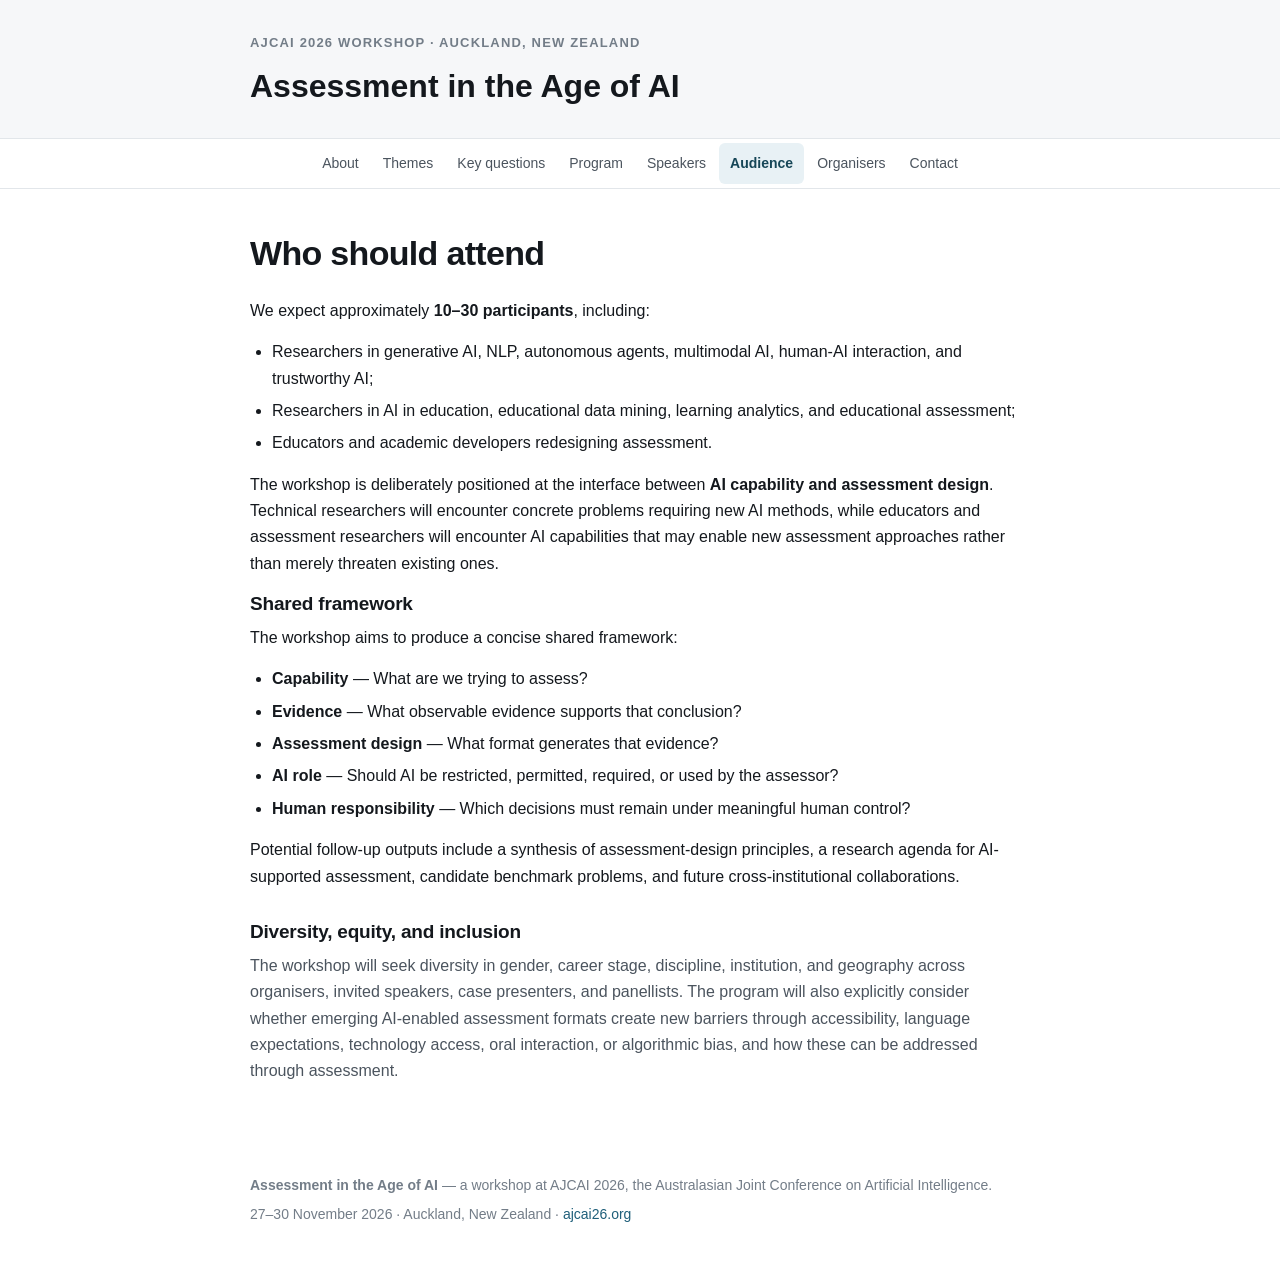
==== audience.html @ 9d9bc0d4 "Split workshop website into separate pages" ====
<!DOCTYPE html>
<html lang="en">
<head>
<meta charset="utf-8">
<meta name="viewport" content="width=device-width, initial-scale=1, viewport-fit=cover">
<title>Audience — Assessment in the Age of AI — AJCAI 2026 Workshop</title>
<meta name="description" content="Half-day workshop at AJCAI 2026, Auckland: designing valid, human-centred assessment with generative AI and agents.">
<meta property="og:title" content="Audience — Assessment in the Age of AI — AJCAI 2026 Workshop">
<meta property="og:description" content="Half-day workshop at AJCAI 2026, Auckland, New Zealand. What counts as evidence of learning when AI can perform the task?">
<meta property="og:type" content="website">
<link rel="stylesheet" href="./styles.css">
</head>
<body>
<a class="skip-link" href="#main-content">Skip to content</a>

<header class="hero inner-header">
  <div class="wrap">
    <p class="eyebrow">AJCAI 2026 Workshop · Auckland, New Zealand</p>
    <p class="site-title"><a href="./index.html">Assessment in the Age of AI</a></p>
  </div>
</header>

<nav aria-label="Main navigation">
  <div class="wrap">
    <a href="./index.html">About</a>
    <a href="./themes.html">Themes</a>
    <a href="./questions.html">Key questions</a>
    <a href="./program.html">Program</a>
    <a href="./speakers.html">Speakers</a>
    <a href="./audience.html" aria-current="page">Audience</a>
    <a href="./organisers.html">Organisers</a>
    <a href="./contact.html">Contact</a>
  </div>
</nav>

<main id="main-content" tabindex="-1">

<section id="audience">
  <div class="wrap">
    <h1 class="page-title">Who should attend</h1>
    <p>We expect approximately <strong>10–30 participants</strong>, including:</p>
    <ul>
      <li>Researchers in generative AI, NLP, autonomous agents, multimodal AI, human-AI interaction, and trustworthy AI;</li>
      <li>Researchers in AI in education, educational data mining, learning analytics, and educational assessment;</li>
      <li>Educators and academic developers redesigning assessment.</li>
    </ul>
    <p>The workshop is deliberately positioned at the interface between <strong>AI capability and assessment design</strong>. Technical researchers will encounter concrete problems requiring new AI methods, while educators and assessment researchers will encounter AI capabilities that may enable new assessment approaches rather than merely threaten existing ones.</p>

    <h2 class="subsection-title">Shared framework</h2>
    <p>The workshop aims to produce a concise shared framework:</p>
    <ul>
      <li><strong>Capability</strong> — What are we trying to assess?</li>
      <li><strong>Evidence</strong> — What observable evidence supports that conclusion?</li>
      <li><strong>Assessment design</strong> — What format generates that evidence?</li>
      <li><strong>AI role</strong> — Should AI be restricted, permitted, required, or used by the assessor?</li>
      <li><strong>Human responsibility</strong> — Which decisions must remain under meaningful human control?</li>
    </ul>
    <p>Potential follow-up outputs include a synthesis of assessment-design principles, a research agenda for AI-supported assessment, candidate benchmark problems, and future cross-institutional collaborations.</p>

    <h2 class="subsection-title">Diversity, equity, and inclusion</h2>
    <p class="muted">The workshop will seek diversity in gender, career stage, discipline, institution, and geography across organisers, invited speakers, case presenters, and panellists. The program will also explicitly consider whether emerging AI-enabled assessment formats create new barriers through accessibility, language expectations, technology access, oral interaction, or algorithmic bias, and how these can be addressed through assessment.</p>
  </div>
</section>

</main>

<footer>
  <div class="wrap">
    <p><strong>Assessment in the Age of AI</strong> — a workshop at AJCAI 2026, the Australasian Joint Conference on Artificial Intelligence.</p>
    <p>27–30 November 2026 · Auckland, New Zealand · <a href="https://ajcai26.org/">ajcai26.org</a></p>
  </div>
</footer>

</body>
</html>
---- styles.css ----
:root{
    --bg:#ffffff;
    --bg-alt:#f6f7f9;
    --ink:#14181d;
    --ink-soft:#4b545e;
    --ink-faint:#737d88;
    --rule:#e2e6ea;
    --accent:#1f5f7a;
    --accent-soft:#e8f1f5;
    --accent-ink:#164657;
    --maxw:820px;
  }
  @media (prefers-color-scheme: dark){
    :root{
      --bg:#14171a;
      --bg-alt:#1b1f23;
      --ink:#e9edf1;
      --ink-soft:#b4bcc5;
      --ink-faint:#8d96a0;
      --rule:#2b3137;
      --accent:#7fc0dc;
      --accent-soft:#1d2a31;
      --accent-ink:#a6d6ec;
    }
  }
  *{box-sizing:border-box}
  html{scroll-behavior:smooth;scroll-padding-top:70px}
  body{
    margin:0;
    background:var(--bg);
    color:var(--ink);
    font:16px/1.65 -apple-system,BlinkMacSystemFont,"Segoe UI",Inter,Roboto,Helvetica,Arial,sans-serif;
    -webkit-font-smoothing:antialiased;
  }
  a{color:var(--accent);text-decoration:none}
  a:hover{text-decoration:underline}
  .wrap{max-width:var(--maxw);margin:0 auto;padding:0 20px}

  /* ---------- header ---------- */
  header.hero{
    border-bottom:1px solid var(--rule);
    background:var(--bg-alt);
    padding:calc(48px + env(safe-area-inset-top,0px)) 0 40px;
  }
  .eyebrow{
    font-size:13px;letter-spacing:.09em;text-transform:uppercase;
    color:var(--ink-faint);font-weight:600;margin:0 0 14px;
  }
  h1{
    font-size:clamp(28px,5.2vw,42px);
    line-height:1.15;letter-spacing:-.02em;margin:0 0 10px;font-weight:700;
  }
  .subtitle{
    font-size:clamp(16px,2.6vw,20px);color:var(--ink-soft);
    margin:0 0 24px;font-weight:400;line-height:1.4;
  }
  .facts{display:flex;flex-wrap:wrap;gap:8px;margin:0 0 22px;padding:0;list-style:none}
  .facts li{
    background:var(--accent-soft);color:var(--accent-ink);
    border-radius:999px;padding:5px 13px;font-size:13.5px;font-weight:500;
  }
  .hero-note{font-size:14.5px;color:var(--ink-faint);margin:0}

  /* ---------- nav ---------- */
  nav{
    position:sticky;top:env(safe-area-inset-top,0px);z-index:10;
    background:var(--bg);
    background:color-mix(in srgb,var(--bg) 92%,transparent);
    backdrop-filter:saturate(140%) blur(8px);
    border-bottom:1px solid var(--rule);
  }
  nav .wrap{display:flex;gap:2px;overflow-x:auto;padding-top:4px;padding-bottom:4px;-webkit-overflow-scrolling:touch}
  @media (min-width:700px){
    nav .wrap{flex-wrap:wrap;overflow-x:visible;justify-content:center;max-width:1060px}
  }
  nav a{
    white-space:nowrap;padding:9px 11px;font-size:14px;font-weight:500;
    color:var(--ink-soft);border-radius:6px;
  }
  nav a:hover{background:var(--bg-alt);color:var(--ink);text-decoration:none}

  /* ---------- sections ---------- */
  section{padding:44px 0;border-bottom:1px solid var(--rule)}
  section:last-of-type{border-bottom:none}
  h2{
    font-size:13px;letter-spacing:.1em;text-transform:uppercase;
    color:var(--accent);font-weight:700;margin:0 0 18px;
  }
  h3{font-size:19px;line-height:1.3;margin:30px 0 8px;font-weight:650;letter-spacing:-.01em}
  h3:first-of-type{margin-top:0}
  h4{font-size:16px;margin:20px 0 4px;font-weight:650}
  p{margin:0 0 15px}
  p.lead{font-size:18px;line-height:1.6}
  ul{margin:0 0 15px;padding-left:22px}
  li{margin:0 0 6px}
  strong{font-weight:650}
  .muted{color:var(--ink-soft)}
  .small{font-size:14.5px}

  .chain{
    display:inline-block;background:var(--bg-alt);border:1px solid var(--rule);
    border-radius:8px;padding:10px 14px;font-size:15px;font-weight:600;
    margin:4px 0 18px;line-height:1.5;
  }

  .qcard{
    border-left:3px solid var(--accent);
    background:var(--bg-alt);
    border-radius:0 8px 8px 0;
    padding:16px 18px;margin:0 0 14px;
  }
  .qcard h3{margin:0 0 8px;font-size:17px}
  .qcard ul{margin:0;padding-left:20px}
  .qcard li{font-size:15px;color:var(--ink-soft)}

  /* ---------- program table ---------- */
  .table-scroll{overflow-x:auto;margin:0 0 14px}
  table{border-collapse:collapse;width:100%;font-size:15px;min-width:460px}
  th,td{text-align:left;padding:11px 12px;border-bottom:1px solid var(--rule);vertical-align:top}
  th{
    font-size:12px;letter-spacing:.07em;text-transform:uppercase;
    color:var(--ink-faint);font-weight:600;border-bottom:2px solid var(--rule);
  }
  td.time{white-space:nowrap;font-variant-numeric:tabular-nums;color:var(--ink-soft);width:1%}
  td .sess{font-weight:650}
  tr.brk td{color:var(--ink-faint);font-style:italic}
  .tbd{
    display:inline-block;font-size:11.5px;letter-spacing:.05em;text-transform:uppercase;
    background:var(--accent-soft);color:var(--accent-ink);border-radius:4px;
    padding:2px 6px;font-weight:650;vertical-align:1px;margin-left:6px;
  }

  /* ---------- people roster ---------- */
  .roster{margin:0 0 4px;padding:0;list-style:none}
  .roster li{margin:0 0 20px}
  .roster li:last-child{margin-bottom:0}
  .roster .name{
    font-size:17px;font-weight:650;letter-spacing:-.01em;margin:0;line-height:1.35;
  }
  .roster .name a{color:var(--accent)}
  .roster .role{font-size:15px;color:var(--ink);margin:2px 0 0;line-height:1.4}
  .roster .affil{font-size:15px;color:var(--ink-faint);margin:1px 0 0;line-height:1.4}
  .roster .talk{font-size:14.5px;color:var(--ink-soft);font-style:italic;margin:5px 0 0;line-height:1.45}

  /* ---------- contact ---------- */
  .contact-box{
    background:var(--bg-alt);border:1px solid var(--rule);
    border-radius:10px;padding:20px 22px;
  }
  .contact-box p:last-child{margin-bottom:0}

  footer{
    padding:30px 0 calc(40px + env(safe-area-inset-bottom,0px));
    color:var(--ink-faint);font-size:14px;
  }
  footer p{margin:0 0 6px}

/* Shared navigation and page headings. */
nav a[aria-current="page"]{
  background:var(--accent-soft);color:var(--accent-ink);font-weight:650;
}
:focus-visible{outline:3px solid var(--accent);outline-offset:4px}
.skip-link{
  position:absolute;top:12px;left:20px;z-index:20;
  padding:10px 16px;background:var(--bg);color:var(--accent);
  border:2px solid var(--accent);border-radius:6px;
  transform:translateY(-200%);
}
.skip-link:focus{transform:translateY(0)}
header.inner-header{padding:32px 0}
.site-title{font-size:clamp(22px,4vw,32px);font-weight:700;line-height:1.2;margin:0}
.site-title a{color:var(--ink)}
.page-title{font-size:clamp(26px,4.5vw,34px);line-height:1.2;margin:0 0 24px}
@media (prefers-reduced-motion: reduce){
  html{scroll-behavior:auto}
}
.subsection-title{
  font-size:19px;line-height:1.3;margin:30px 0 8px;font-weight:650;
  letter-spacing:-.01em;text-transform:none;color:var(--ink);
}
.subsection-title:first-of-type{margin-top:0}
.qcard .subsection-title{margin:0 0 8px;font-size:17px}
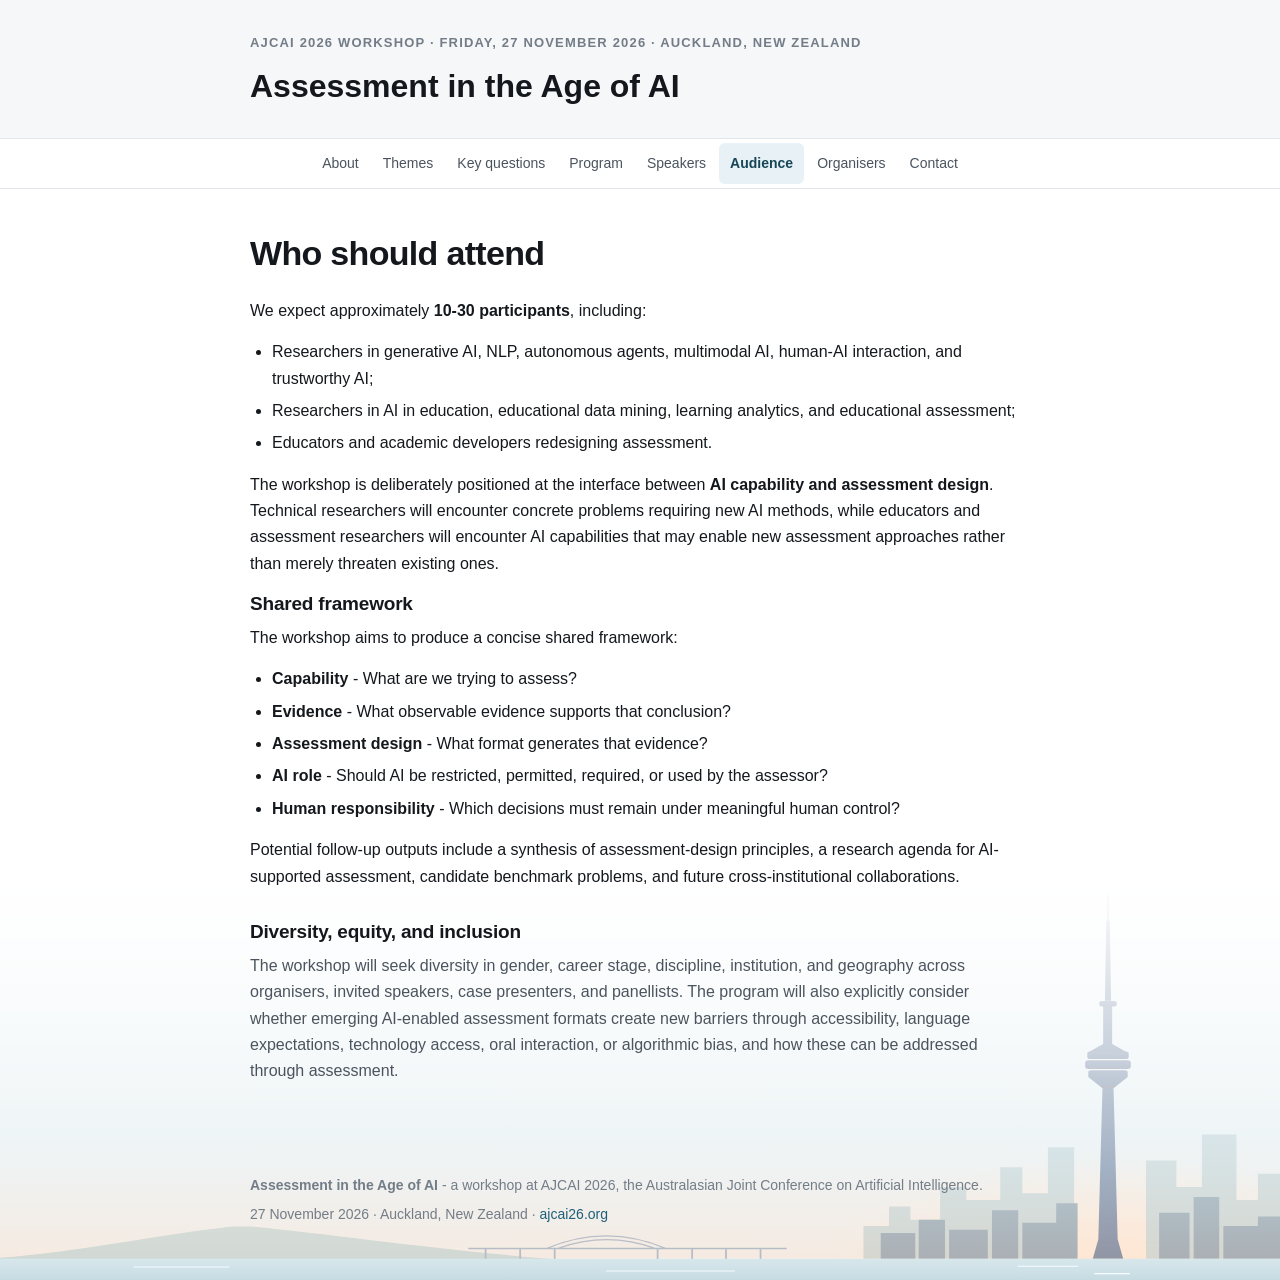
==== commit ec777c18: "Update AJCAI 2026 workshop website 1. Added the workshop date, Friday, 27 November 2026, and a Googl" ====
--- a/audience.html
+++ b/audience.html
@@ -3,10 +3,10 @@
 <head>
 <meta charset="utf-8">
 <meta name="viewport" content="width=device-width, initial-scale=1, viewport-fit=cover">
-<title>Audience — Assessment in the Age of AI — AJCAI 2026 Workshop</title>
-<meta name="description" content="Half-day workshop at AJCAI 2026, Auckland: designing valid, human-centred assessment with generative AI and agents.">
-<meta property="og:title" content="Audience — Assessment in the Age of AI — AJCAI 2026 Workshop">
-<meta property="og:description" content="Half-day workshop at AJCAI 2026, Auckland, New Zealand. What counts as evidence of learning when AI can perform the task?">
+<title>Audience - Assessment in the Age of AI - AJCAI 2026 Workshop</title>
+<meta name="description" content="Workshop at AJCAI 2026, Auckland: designing valid, human-centred assessment with generative AI and agents.">
+<meta property="og:title" content="Audience - Assessment in the Age of AI - AJCAI 2026 Workshop">
+<meta property="og:description" content="Workshop at AJCAI 2026, Auckland, New Zealand. What counts as evidence of learning when AI can perform the task?">
 <meta property="og:type" content="website">
 <link rel="stylesheet" href="./styles.css">
 </head>
@@ -15,7 +15,7 @@
 
 <header class="hero inner-header">
   <div class="wrap">
-    <p class="eyebrow">AJCAI 2026 Workshop · Auckland, New Zealand</p>
+    <p class="eyebrow">AJCAI 2026 Workshop · <time datetime="2026-11-27">Friday, 27 November 2026</time> · Auckland, New Zealand</p>
     <p class="site-title"><a href="./index.html">Assessment in the Age of AI</a></p>
   </div>
 </header>
@@ -38,7 +38,7 @@
 <section id="audience">
   <div class="wrap">
     <h1 class="page-title">Who should attend</h1>
-    <p>We expect approximately <strong>10–30 participants</strong>, including:</p>
+    <p>We expect approximately <strong>10-30 participants</strong>, including:</p>
     <ul>
       <li>Researchers in generative AI, NLP, autonomous agents, multimodal AI, human-AI interaction, and trustworthy AI;</li>
       <li>Researchers in AI in education, educational data mining, learning analytics, and educational assessment;</li>
@@ -49,11 +49,11 @@
     <h2 class="subsection-title">Shared framework</h2>
     <p>The workshop aims to produce a concise shared framework:</p>
     <ul>
-      <li><strong>Capability</strong> — What are we trying to assess?</li>
-      <li><strong>Evidence</strong> — What observable evidence supports that conclusion?</li>
-      <li><strong>Assessment design</strong> — What format generates that evidence?</li>
-      <li><strong>AI role</strong> — Should AI be restricted, permitted, required, or used by the assessor?</li>
-      <li><strong>Human responsibility</strong> — Which decisions must remain under meaningful human control?</li>
+      <li><strong>Capability</strong> - What are we trying to assess?</li>
+      <li><strong>Evidence</strong> - What observable evidence supports that conclusion?</li>
+      <li><strong>Assessment design</strong> - What format generates that evidence?</li>
+      <li><strong>AI role</strong> - Should AI be restricted, permitted, required, or used by the assessor?</li>
+      <li><strong>Human responsibility</strong> - Which decisions must remain under meaningful human control?</li>
     </ul>
     <p>Potential follow-up outputs include a synthesis of assessment-design principles, a research agenda for AI-supported assessment, candidate benchmark problems, and future cross-institutional collaborations.</p>
 
@@ -64,10 +64,10 @@
 
 </main>
 
-<footer>
+<footer class="skyline-footer">
   <div class="wrap">
-    <p><strong>Assessment in the Age of AI</strong> — a workshop at AJCAI 2026, the Australasian Joint Conference on Artificial Intelligence.</p>
-    <p>27–30 November 2026 · Auckland, New Zealand · <a href="https://ajcai26.org/">ajcai26.org</a></p>
+    <p><strong>Assessment in the Age of AI</strong> - a workshop at AJCAI 2026, the Australasian Joint Conference on Artificial Intelligence.</p>
+    <p>27 November 2026 · Auckland, New Zealand · <a href="https://ajcai26.org/">ajcai26.org</a></p>
   </div>
 </footer>
 
--- a/styles.css
+++ b/styles.css
@@ -27,6 +27,7 @@
   html{scroll-behavior:smooth;scroll-padding-top:70px}
   body{
     margin:0;
+    isolation:isolate;
     background:var(--bg);
     color:var(--ink);
     font:16px/1.65 -apple-system,BlinkMacSystemFont,"Segoe UI",Inter,Roboto,Helvetica,Arial,sans-serif;
@@ -60,6 +61,59 @@
     border-radius:999px;padding:5px 13px;font-size:13.5px;font-weight:500;
   }
   .hero-note{font-size:14.5px;color:var(--ink-faint);margin:0}
+
+  /* ---------- Page skyline ---------- */
+  .about-hero,.skyline-footer{
+    --auckland-skyline:url("./images/auckland-skyline.svg");
+    --skyline-height:clamp(360px,32vw,480px);
+    position:relative;
+  }
+  .about-hero::before,.skyline-footer::before{
+    content:"";
+    position:absolute;
+    inset:auto 0 0;
+    z-index:-1;
+    height:var(--skyline-height);
+    background:var(--auckland-skyline) right bottom / max(640px,100%) 100% no-repeat;
+    pointer-events:none;
+  }
+  header.about-hero{
+    min-height:var(--skyline-height);
+    isolation:isolate;
+    padding-top:calc(32px + env(safe-area-inset-top,0px));
+    padding-bottom:68px;
+  }
+  .about-masthead{
+    display:flex;
+    align-items:center;
+    gap:clamp(12px,2vw,24px);
+    margin-bottom:20px;
+  }
+  .about-masthead .eyebrow{margin:0}
+  .about-logo{
+    flex:none;
+    padding:4px 10px;
+    border-radius:8px;
+    background:#fff;
+  }
+  .about-logo img{display:block;width:clamp(96px,18vw,144px);height:auto}
+  .about-hero .hero-note{color:var(--ink-soft)}
+  .about-hero .hero-note a{text-decoration:underline;text-underline-offset:2px}
+  .skyline-footer{
+    min-height:calc(var(--skyline-height) / 3);
+  }
+  .skyline-footer::before{
+    mask-image:linear-gradient(to top,#000,transparent);
+  }
+  @media (max-width:700px){
+    .about-hero::before{opacity:.65}
+  }
+  @media (prefers-color-scheme:dark){
+    .about-hero::before,.skyline-footer::before{
+      filter:invert(1) hue-rotate(180deg) brightness(.6);
+      opacity:.58;
+    }
+  }
 
   /* ---------- nav ---------- */
   nav{
@@ -121,9 +175,15 @@
     font-size:12px;letter-spacing:.07em;text-transform:uppercase;
     color:var(--ink-faint);font-weight:600;border-bottom:2px solid var(--rule);
   }
+  #program thead th{background:var(--accent-soft);color:var(--accent-ink);font-weight:700}
   td.time{white-space:nowrap;font-variant-numeric:tabular-nums;color:var(--ink-soft);width:1%}
   td .sess{font-weight:650}
-  tr.brk td{color:var(--ink-faint);font-style:italic}
+  tr.brk td{
+    background:var(--accent-soft);color:var(--accent-ink);font-weight:650;
+    background:color-mix(in srgb,var(--accent-soft) 50%,var(--bg));
+    border-top:1px solid var(--rule);
+  }
+  tr.brk .time{border-left:3px solid var(--accent);padding-left:9px}
   .tbd{
     display:inline-block;font-size:11.5px;letter-spacing:.05em;text-transform:uppercase;
     background:var(--accent-soft);color:var(--accent-ink);border-radius:4px;
@@ -132,15 +192,29 @@
 
   /* ---------- people roster ---------- */
   .roster{margin:0 0 4px;padding:0;list-style:none}
-  .roster li{margin:0 0 20px}
+  .roster li{
+    display:grid;grid-template-columns:clamp(64px,18vw,96px) minmax(0,1fr);
+    align-items:start;gap:clamp(12px,3vw,20px);margin:0 0 24px;
+  }
   .roster li:last-child{margin-bottom:0}
+  .roster .portrait{
+    display:block;width:100%;height:auto;aspect-ratio:6/7;object-fit:cover;
+    border-radius:8px;background:var(--bg-alt);
+  }
+  .roster .portrait-square{aspect-ratio:1/1}
   .roster .name{
     font-size:17px;font-weight:650;letter-spacing:-.01em;margin:0;line-height:1.35;
-  }
-  .roster .name a{color:var(--accent)}
+    color:var(--ink);text-transform:none;
+  }
   .roster .role{font-size:15px;color:var(--ink);margin:2px 0 0;line-height:1.4}
   .roster .affil{font-size:15px;color:var(--ink-faint);margin:1px 0 0;line-height:1.4}
   .roster .talk{font-size:14.5px;color:var(--ink-soft);font-style:italic;margin:5px 0 0;line-height:1.45}
+  .roster .talk-title{font-size:16px;font-weight:700;font-style:normal;color:var(--accent)}
+  .roster .bio,.roster .talk-details{
+    font-size:15px;color:var(--ink-soft);margin:8px 0 0;
+  }
+  .talk-details summary{color:var(--accent);cursor:pointer;font-weight:650}
+  .talk-details p{margin:6px 0 0}
 
   /* ---------- contact ---------- */
   .contact-box{
